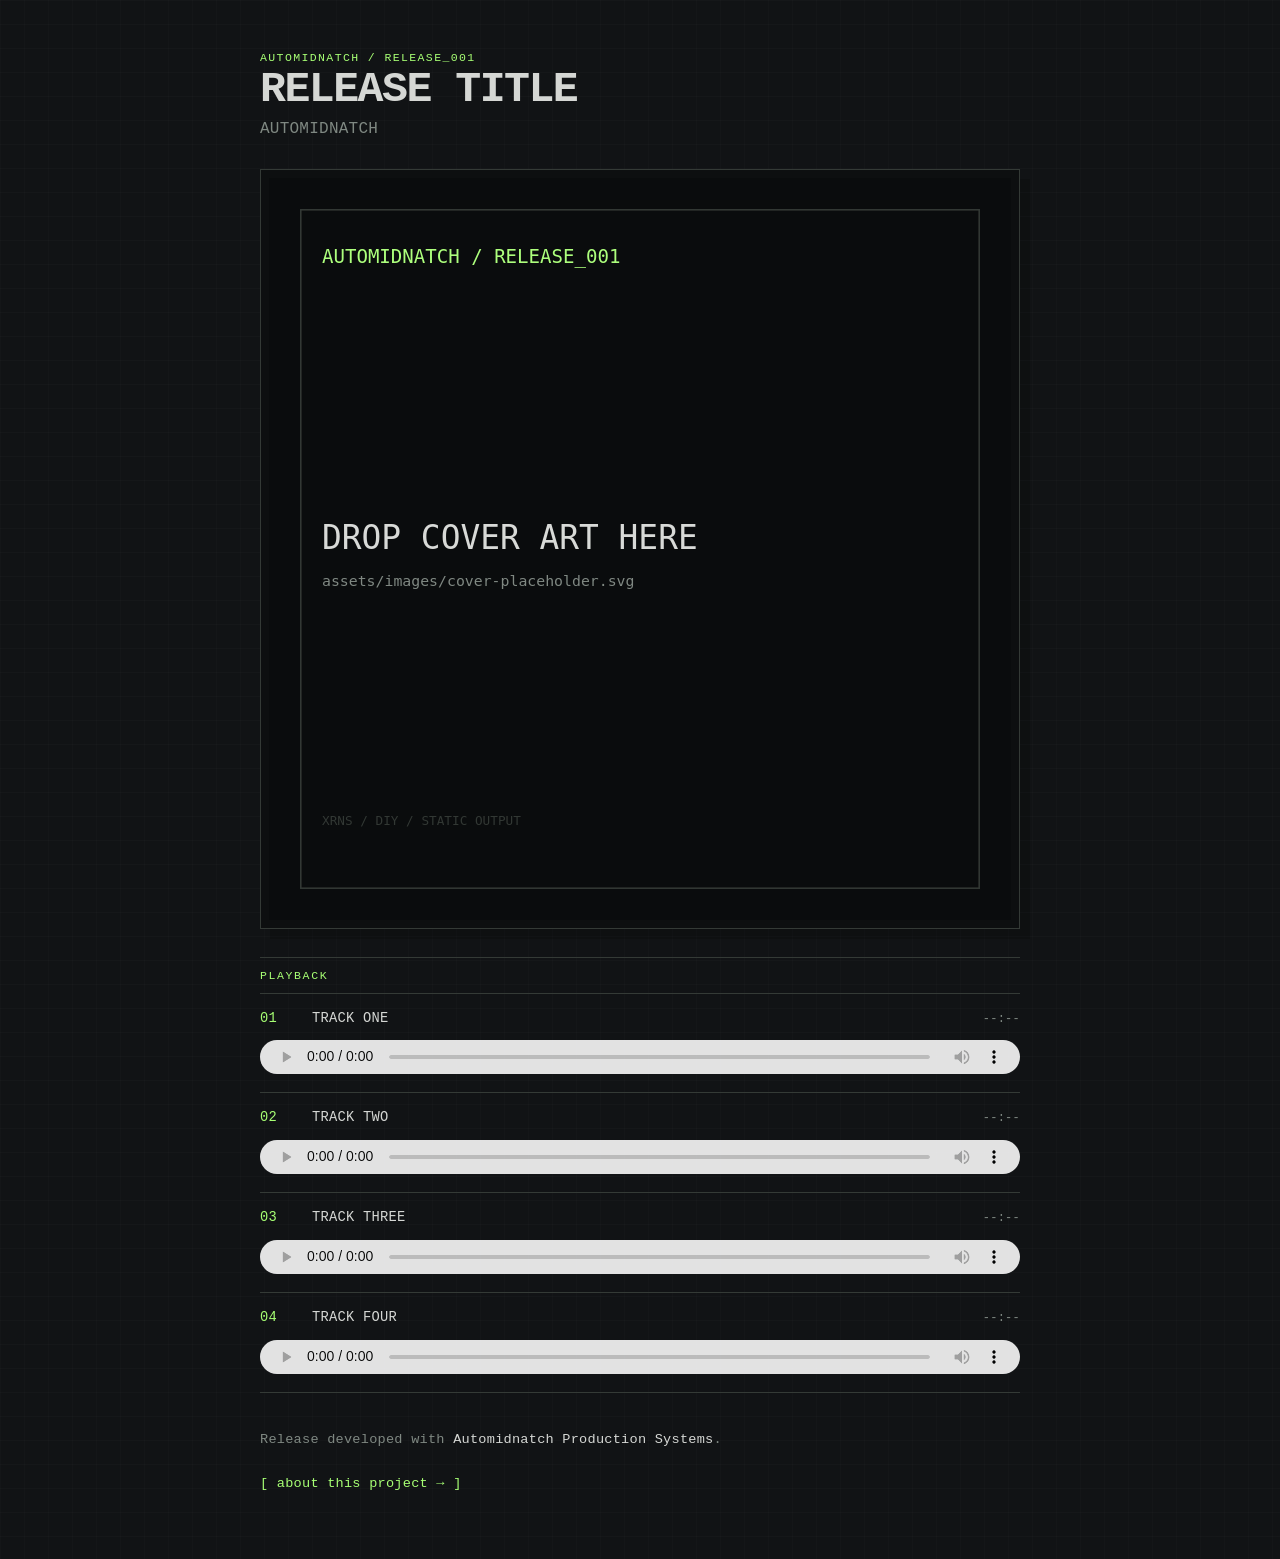
==== index.html @ 0402a4ae "Initial Automidnatch release site" ====
<!doctype html>
<html lang="en">
<head>
  <meta charset="utf-8">
  <meta name="viewport" content="width=device-width, initial-scale=1">
  <meta name="description" content="Automidnatch release page">
  <title>AUTOMIDNATCH — RELEASE TITLE</title>
  <link rel="stylesheet" href="assets/css/style.css">
</head>
<body class="release-page">
  <main class="shell shell--release">
    <header class="release-header">
      <div class="micro-label">AUTOMIDNATCH / RELEASE_001</div>
      <h1>RELEASE TITLE</h1>
      <p class="artist">AUTOMIDNATCH</p>
    </header>

    <section class="cover-block">
      <img
        src="assets/images/cover-placeholder.svg"
        alt="Release cover"
        class="cover"
      >
    </section>

    <section class="player-panel" aria-label="Release player">
      <div class="player-title">PLAYBACK</div>

      <article class="track" data-track="01">
        <div class="track-meta">
          <span class="track-number">01</span>
          <span class="track-name">TRACK ONE</span>
          <span class="track-duration">--:--</span>
        </div>
        <audio controls preload="metadata">
          <source src="assets/audio/final/01-track-one.mp3" type="audio/mpeg">
        </audio>
      </article>

      <article class="track" data-track="02">
        <div class="track-meta">
          <span class="track-number">02</span>
          <span class="track-name">TRACK TWO</span>
          <span class="track-duration">--:--</span>
        </div>
        <audio controls preload="metadata">
          <source src="assets/audio/final/02-track-two.mp3" type="audio/mpeg">
        </audio>
      </article>

      <article class="track" data-track="03">
        <div class="track-meta">
          <span class="track-number">03</span>
          <span class="track-name">TRACK THREE</span>
          <span class="track-duration">--:--</span>
        </div>
        <audio controls preload="metadata">
          <source src="assets/audio/final/03-track-three.mp3" type="audio/mpeg">
        </audio>
      </article>

      <article class="track" data-track="04">
        <div class="track-meta">
          <span class="track-number">04</span>
          <span class="track-name">TRACK FOUR</span>
          <span class="track-duration">--:--</span>
        </div>
        <audio controls preload="metadata">
          <source src="assets/audio/final/04-track-four.mp3" type="audio/mpeg">
        </audio>
      </article>
    </section>

    <footer class="release-footer">
      <p>Release developed with <strong>Automidnatch Production Systems</strong>.</p>
      <a class="terminal-link" href="about.html">[ about this project → ]</a>
    </footer>
  </main>

  <script src="assets/js/site.js"></script>
</body>
</html>
---- assets/css/style.css ----
:root {
  --bg: #111315;
  --panel: #181b1d;
  --panel-2: #0d0f10;
  --text: #d5d7d4;
  --muted: #7f8882;
  --line: #343a36;
  --accent: #a7ff74;
  --accent-dim: #6e9f56;
  --warning: #d8c16f;
  --max: 760px;
  --mono: "Courier New", "Liberation Mono", monospace;
}

* { box-sizing: border-box; }

html { background: var(--bg); }

body {
  margin: 0;
  background:
    linear-gradient(rgba(255,255,255,.015) 1px, transparent 1px),
    linear-gradient(90deg, rgba(255,255,255,.01) 1px, transparent 1px),
    var(--bg);
  background-size: 24px 24px;
  color: var(--text);
  font-family: var(--mono);
  line-height: 1.65;
  letter-spacing: .015em;
}

a { color: inherit; }

.shell {
  width: min(calc(100% - 32px), var(--max));
  margin: 0 auto;
}

.shell--release {
  min-height: 100vh;
  padding: 48px 0 64px;
}

.shell--about {
  padding: 32px 0 72px;
}

.release-header,
.about-header {
  margin-bottom: 26px;
}

.micro-label,
.section-tag {
  color: var(--accent);
  font-size: .72rem;
  letter-spacing: .12em;
  text-transform: uppercase;
}

h1, h2, p { margin-top: 0; }

h1 {
  margin-bottom: 4px;
  font-size: clamp(1.65rem, 5vw, 2.7rem);
  font-weight: 700;
  line-height: 1.05;
  letter-spacing: -.035em;
}

h2 {
  font-size: 1.05rem;
  color: #f0f2ee;
  margin-bottom: 14px;
  text-transform: uppercase;
}

.artist {
  color: var(--muted);
  margin-bottom: 0;
}

.cover-block {
  border: 1px solid var(--line);
  background: var(--panel-2);
  padding: 8px;
  box-shadow: 10px 10px 0 rgba(0,0,0,.18);
}

.cover {
  display: block;
  width: 100%;
  aspect-ratio: 1;
  object-fit: cover;
  filter: saturate(.92) contrast(1.03);
}

.player-panel {
  margin-top: 28px;
  border-top: 1px solid var(--line);
}

.player-title {
  padding: 8px 0;
  color: var(--accent);
  font-size: .72rem;
  letter-spacing: .14em;
  border-bottom: 1px solid var(--line);
}

.track {
  padding: 14px 0 18px;
  border-bottom: 1px solid var(--line);
}

.track-meta {
  display: grid;
  grid-template-columns: 42px 1fr auto;
  gap: 10px;
  align-items: baseline;
  margin-bottom: 10px;
  font-size: .86rem;
}

.track-number {
  color: var(--accent);
}

.track-duration {
  color: var(--muted);
  font-size: .75rem;
}

audio {
  display: block;
  width: 100%;
  height: 34px;
  filter: grayscale(1) contrast(1.25);
  opacity: .88;
}

.release-footer {
  margin-top: 36px;
  color: var(--muted);
  font-size: .85rem;
}

.release-footer strong {
  color: var(--text);
  font-weight: 400;
}

.terminal-link {
  display: inline-block;
  margin-top: 8px;
  color: var(--accent);
  text-decoration: none;
}

.terminal-link:hover,
.terminal-link:focus {
  color: #111;
  background: var(--accent);
  outline: none;
}

.top-nav {
  display: flex;
  justify-content: space-between;
  gap: 18px;
  padding-bottom: 14px;
  margin-bottom: 54px;
  border-bottom: 1px solid var(--line);
  color: var(--muted);
  font-size: .72rem;
}

.top-nav .terminal-link { margin-top: 0; }

.lede {
  max-width: 64ch;
  color: #b9bdb8;
  font-size: 1rem;
}

.log-section {
  padding: 32px 0;
  border-top: 1px solid var(--line);
}

.log-section p,
.terminal-list {
  max-width: 68ch;
  color: #b5bbb6;
  font-size: .9rem;
}

.terminal-list {
  padding-left: 0;
  list-style: none;
}

.terminal-list li {
  position: relative;
  padding-left: 22px;
  margin-bottom: 7px;
}

.terminal-list li::before {
  content: ">";
  position: absolute;
  left: 0;
  color: var(--accent);
}

.section-intro {
  margin-bottom: 26px;
}

.aps-entry {
  margin: 26px 0 34px;
  padding: 16px;
  border: 1px solid var(--line);
  background: rgba(0,0,0,.12);
}

.aps-entry__header {
  display: flex;
  justify-content: space-between;
  color: var(--muted);
  font-size: .72rem;
  margin-bottom: 12px;
}

.aps-entry__header span:first-child {
  color: var(--accent);
}

.tracker-block {
  min-height: 155px;
  max-height: 330px;
  overflow: auto;
  margin: 0 0 16px;
  padding: 14px;
  color: #c8d3c9;
  background: #090b0c;
  border: 1px solid #252a27;
  font-family: var(--mono);
  font-size: .74rem;
  line-height: 1.5;
  white-space: pre;
  tab-size: 2;
}

.transform-arrow {
  margin: 14px 0;
  color: var(--accent);
  text-align: center;
  letter-spacing: .1em;
}

.project-footer {
  display: flex;
  justify-content: space-between;
  gap: 16px;
  padding-top: 22px;
  border-top: 1px solid var(--line);
  color: var(--muted);
  font-size: .75rem;
}

.project-footer .terminal-link {
  margin-top: 0;
}

@media (max-width: 600px) {
  .shell--release { padding-top: 28px; }
  .top-nav {
    align-items: flex-start;
    flex-direction: column;
    margin-bottom: 38px;
  }
  .track-meta {
    grid-template-columns: 34px 1fr;
  }
  .track-duration {
    display: none;
  }
  .aps-entry {
    padding: 12px;
  }
}
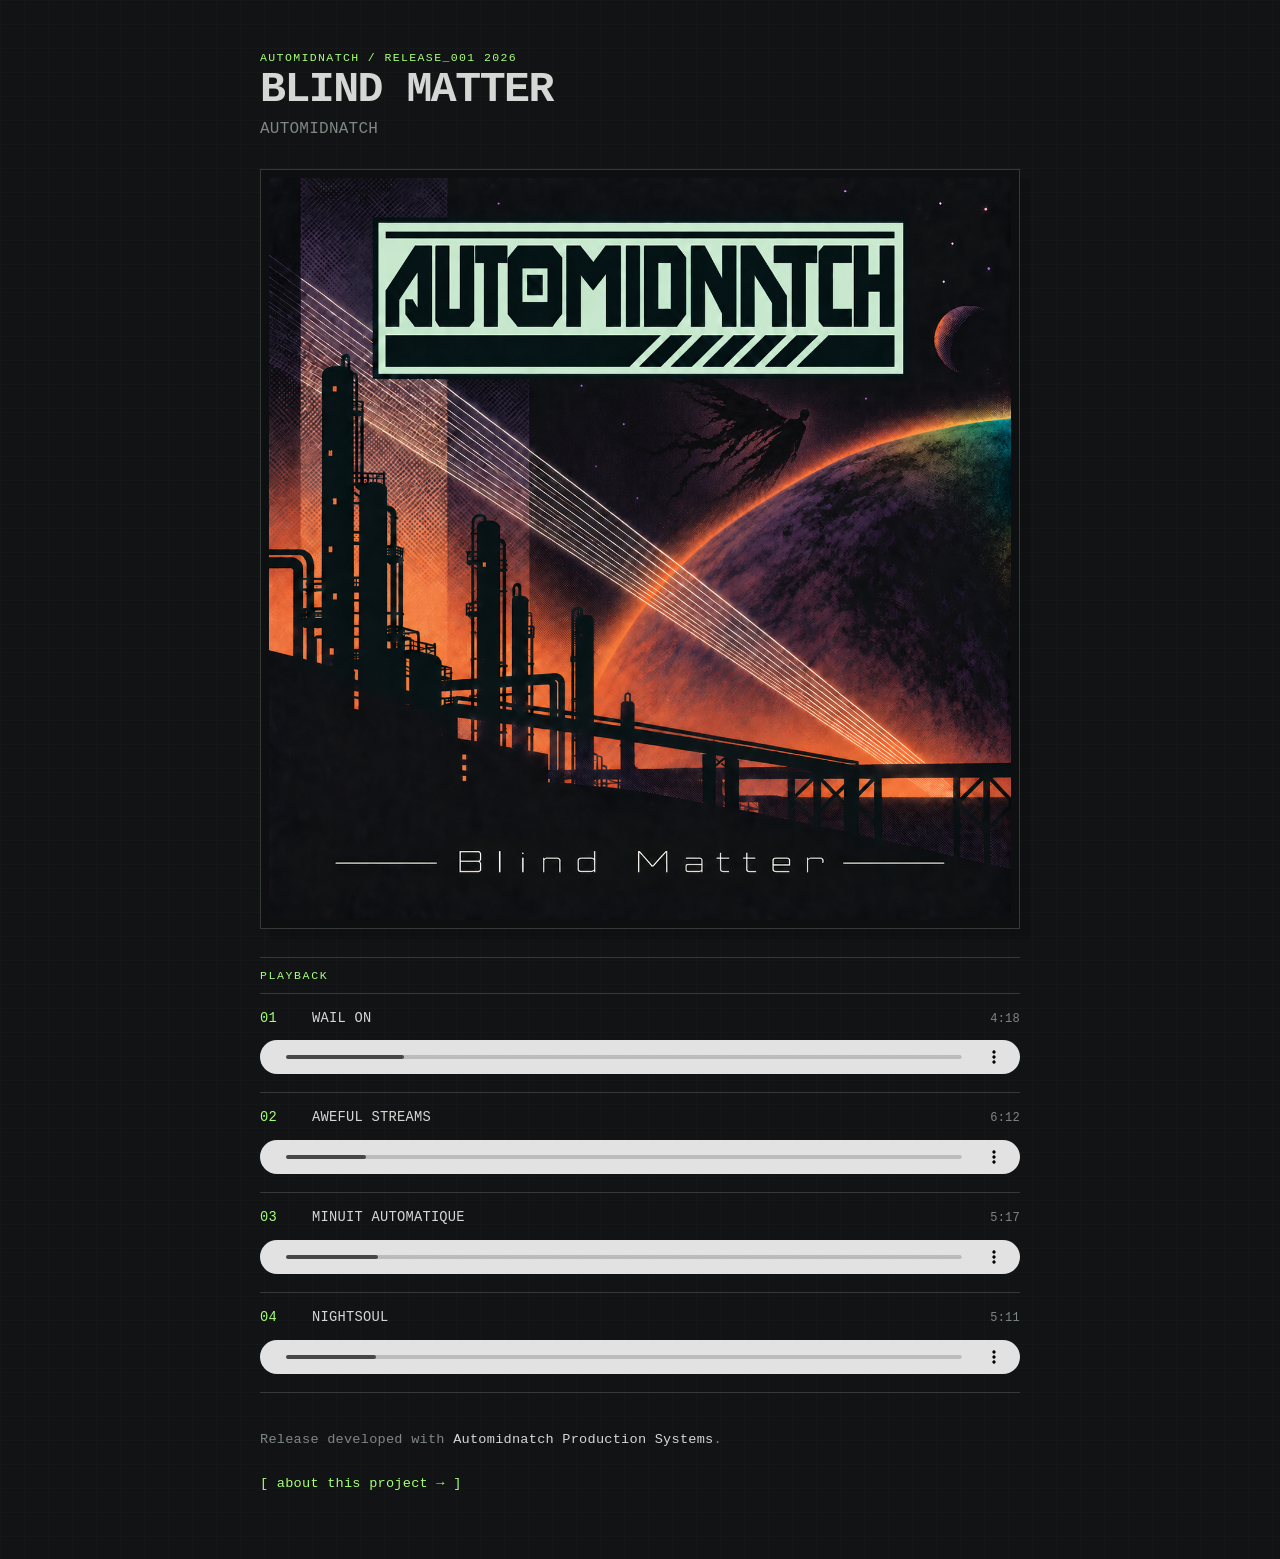
==== commit 3d75ce6f: "Add assets and fixes" ====
--- a/index.html
+++ b/index.html
@@ -4,20 +4,20 @@
   <meta charset="utf-8">
   <meta name="viewport" content="width=device-width, initial-scale=1">
   <meta name="description" content="Automidnatch release page">
-  <title>AUTOMIDNATCH — RELEASE TITLE</title>
+  <title>AUTOMIDNATCH — BLIND MATTER</title>
   <link rel="stylesheet" href="assets/css/style.css">
 </head>
 <body class="release-page">
   <main class="shell shell--release">
     <header class="release-header">
-      <div class="micro-label">AUTOMIDNATCH / RELEASE_001</div>
-      <h1>RELEASE TITLE</h1>
+      <div class="micro-label">AUTOMIDNATCH / RELEASE_001 2026</div>
+      <h1>BLIND MATTER</h1>
       <p class="artist">AUTOMIDNATCH</p>
     </header>
 
     <section class="cover-block">
       <img
-        src="assets/images/cover-placeholder.svg"
+        src="assets/images/cover-placeholder.png"
         alt="Release cover"
         class="cover"
       >
@@ -29,44 +29,44 @@
       <article class="track" data-track="01">
         <div class="track-meta">
           <span class="track-number">01</span>
-          <span class="track-name">TRACK ONE</span>
+          <span class="track-name">WAIL ON</span>
           <span class="track-duration">--:--</span>
         </div>
         <audio controls preload="metadata">
-          <source src="assets/audio/final/01-track-one.mp3" type="audio/mpeg">
+          <source src="assets/audio/final/01 Wail On.mp3" type="audio/mpeg">
         </audio>
       </article>
 
       <article class="track" data-track="02">
         <div class="track-meta">
           <span class="track-number">02</span>
-          <span class="track-name">TRACK TWO</span>
+          <span class="track-name">AWEFUL STREAMS</span>
           <span class="track-duration">--:--</span>
         </div>
         <audio controls preload="metadata">
-          <source src="assets/audio/final/02-track-two.mp3" type="audio/mpeg">
+          <source src="assets/audio/final/02 Aweful Streams.mp3" type="audio/mpeg">
         </audio>
       </article>
 
       <article class="track" data-track="03">
         <div class="track-meta">
           <span class="track-number">03</span>
-          <span class="track-name">TRACK THREE</span>
+          <span class="track-name">MINUIT AUTOMATIQUE</span>
           <span class="track-duration">--:--</span>
         </div>
         <audio controls preload="metadata">
-          <source src="assets/audio/final/03-track-three.mp3" type="audio/mpeg">
+          <source src="assets/audio/final/03 Minuit Automatique.mp3" type="audio/mpeg">
         </audio>
       </article>
 
       <article class="track" data-track="04">
         <div class="track-meta">
           <span class="track-number">04</span>
-          <span class="track-name">TRACK FOUR</span>
+          <span class="track-name">NIGHTSOUL</span>
           <span class="track-duration">--:--</span>
         </div>
         <audio controls preload="metadata">
-          <source src="assets/audio/final/04-track-four.mp3" type="audio/mpeg">
+          <source src="assets/audio/final/04 Nightsoul.mp3" type="audio/mpeg">
         </audio>
       </article>
     </section>
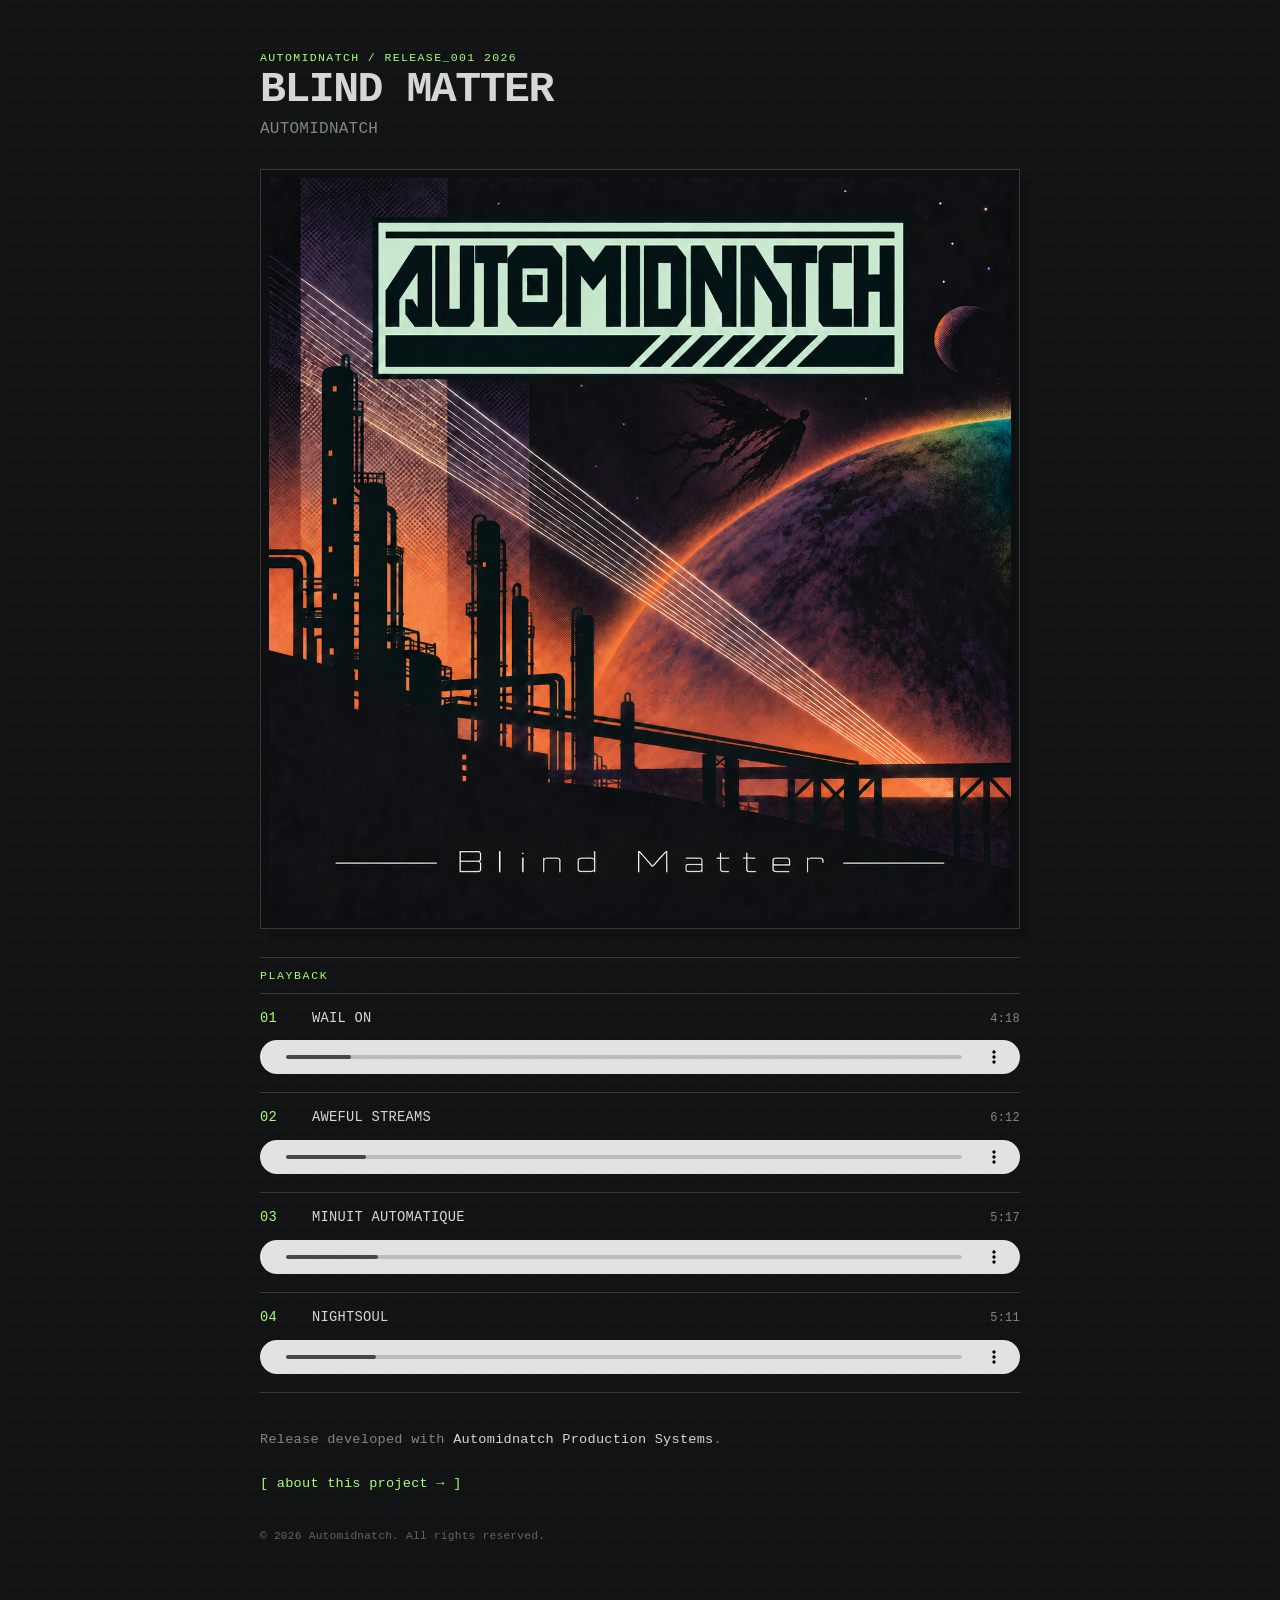
==== commit e1f111be: "update footer" ====
--- a/index.html
+++ b/index.html
@@ -74,6 +74,9 @@
     <footer class="release-footer">
       <p>Release developed with <strong>Automidnatch Production Systems</strong>.</p>
       <a class="terminal-link" href="about.html">[ about this project → ]</a>
+      <p class="copyright">
+      © 2026 Automidnatch. All rights reserved.
+      </p>
     </footer>
   </main>
 
--- a/assets/css/style.css
+++ b/assets/css/style.css
@@ -291,3 +291,11 @@
     padding: 12px;
   }
 }
+
+
+.copyright {
+  margin-top: 32px;
+  font-size: 0.7rem;
+  color: var(--muted);
+  opacity: 0.7;
+}
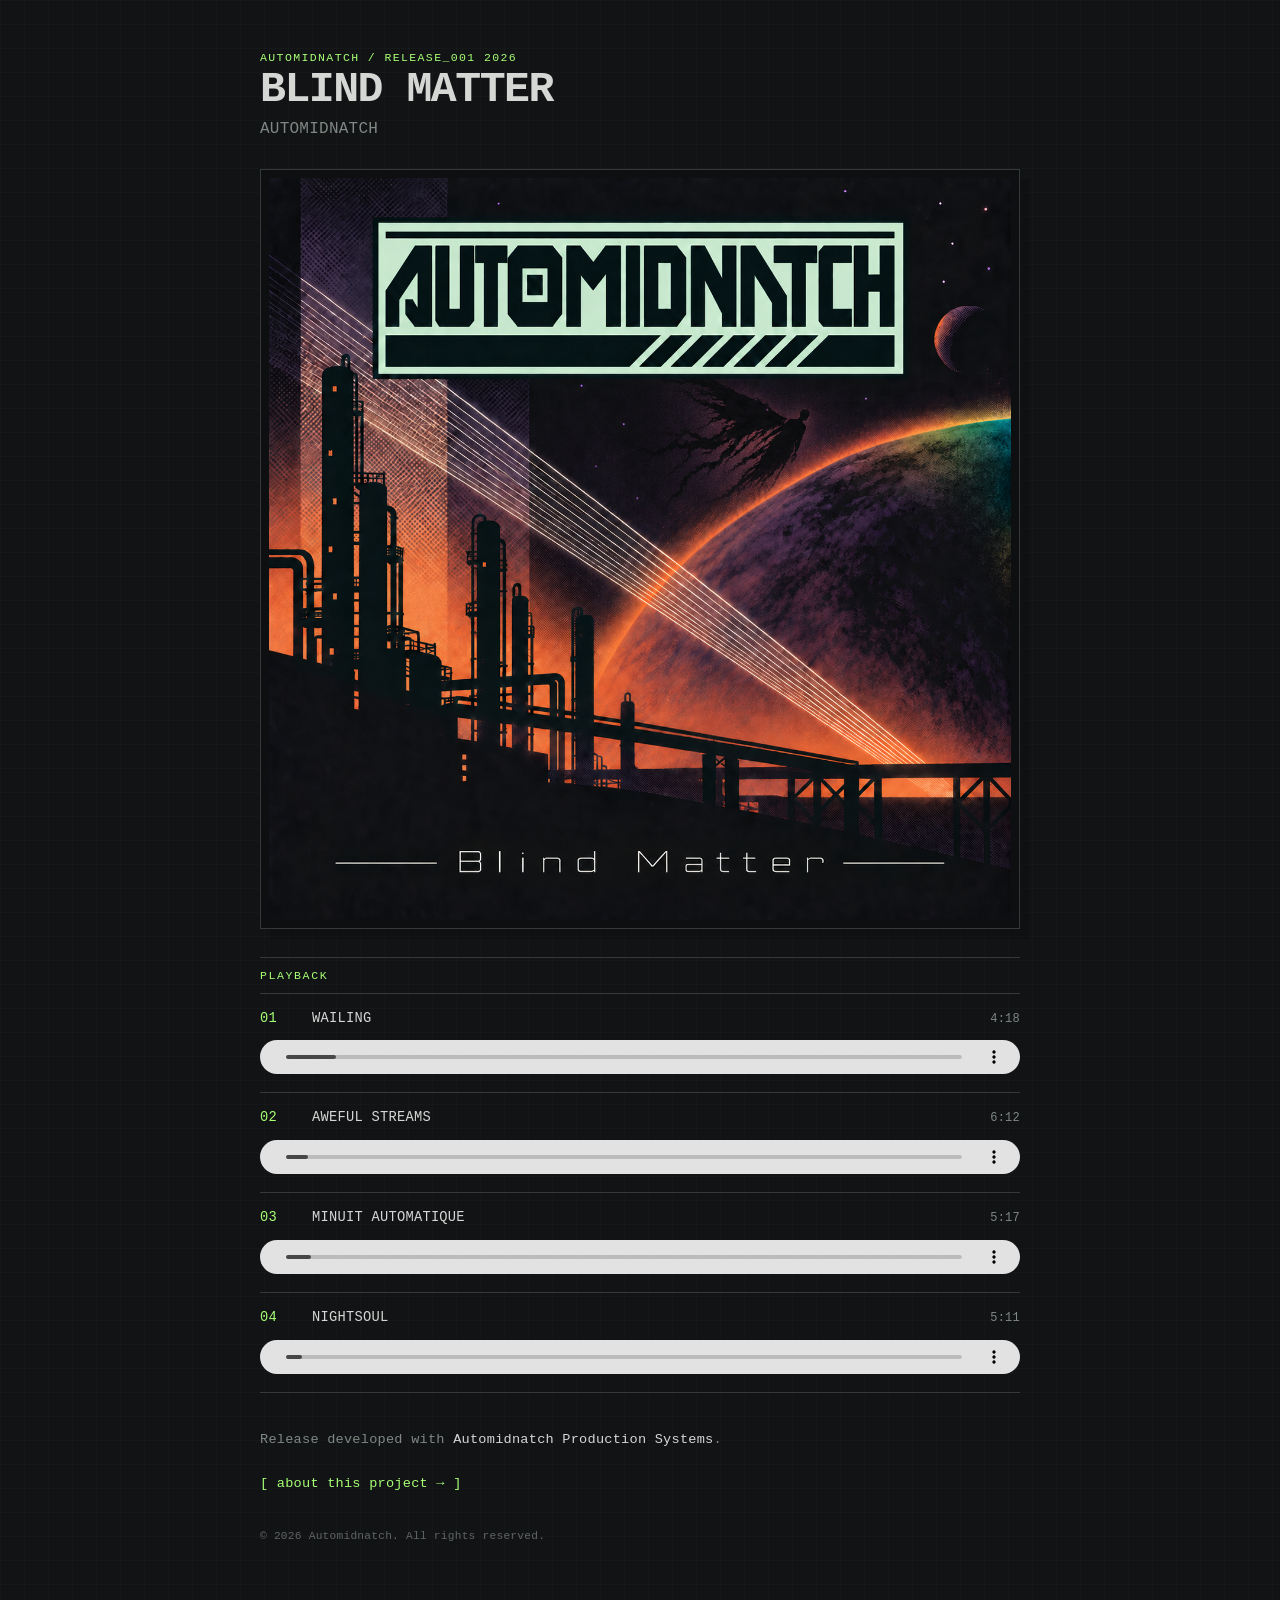
==== commit c245e6c9: "updates naming" ====
--- a/index.html
+++ b/index.html
@@ -29,11 +29,11 @@
       <article class="track" data-track="01">
         <div class="track-meta">
           <span class="track-number">01</span>
-          <span class="track-name">WAIL ON</span>
+          <span class="track-name">WAILING</span>
           <span class="track-duration">--:--</span>
         </div>
         <audio controls preload="metadata">
-          <source src="assets/audio/final/01 Wail On.mp3" type="audio/mpeg">
+          <source src="assets/audio/final/01 Wailing.mp3" type="audio/mpeg">
         </audio>
       </article>
 
